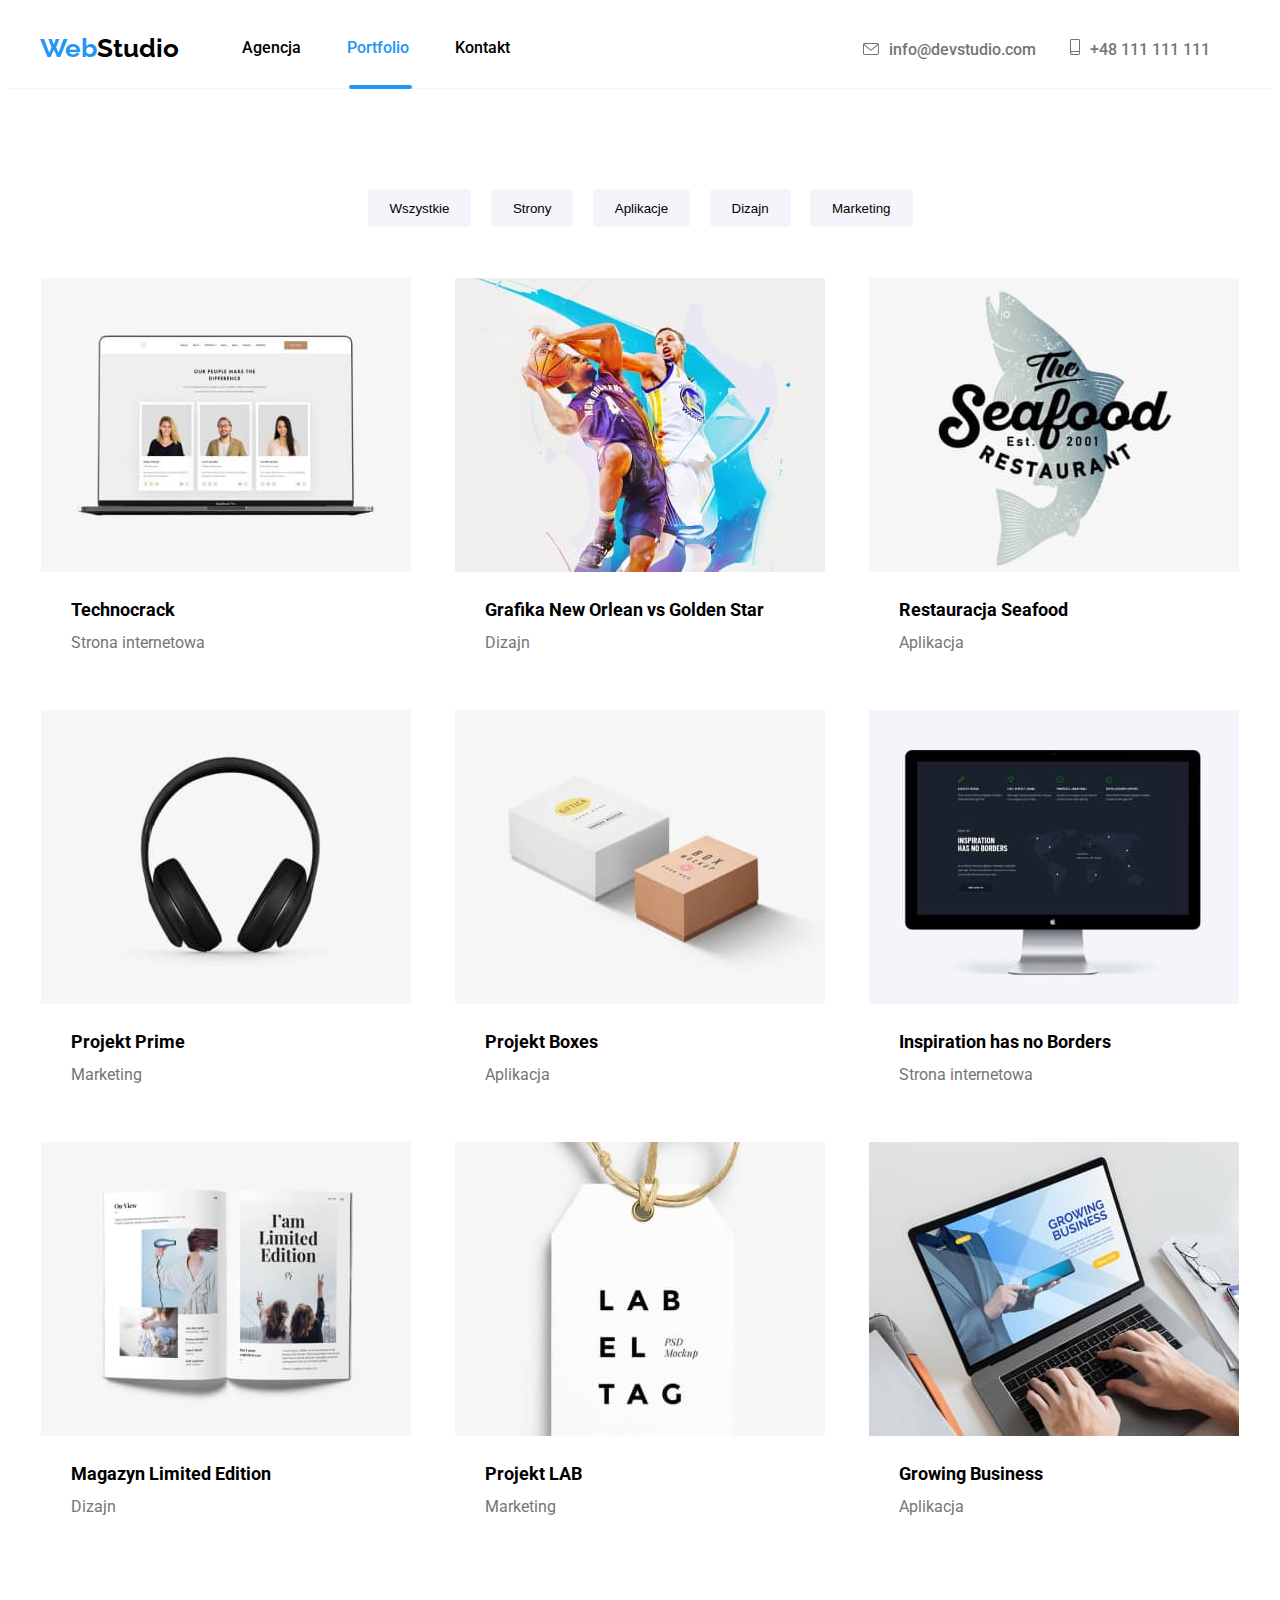
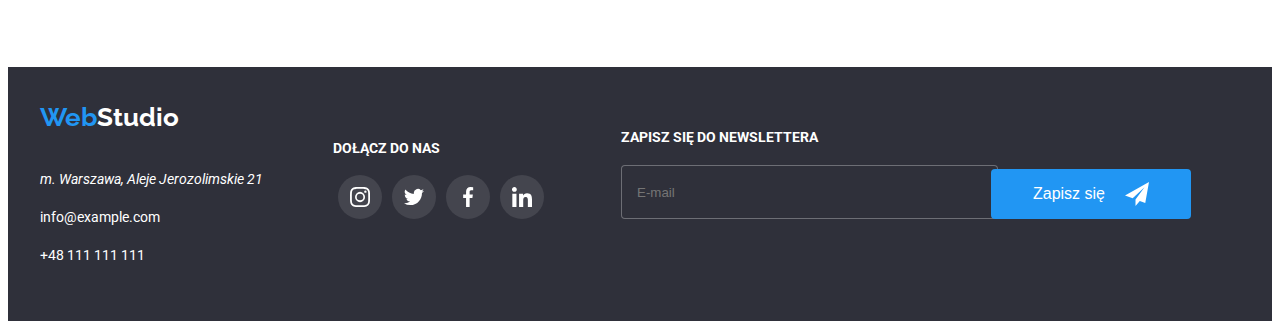
==== portfolio.html @ 0d4470e3 "new" ====
<!DOCTYPE html><!--Format Pliku dla wyszukiwarki-->
<html lang="pl">
    <head>
        <title>Portfolio</title><!--Tytuł Strony-->
        <meta charset="utf-8"/><!--System kodowania-->
        <meta name="description" content="Zadanie domowe"/><!--Opis strony-->
        <meta name="keywords" content="homework, goit, fullstack, developer"/><!--Słowa klucz-->
        <link rel="stylesheet" href="https://cdnjs.cloudflare.com/ajax/libs/modern-normalize/1.1.0/modern-normalize.min.css" integrity="sha512-wpPYUAdjBVSE4KJnH1VR1HeZfpl1ub8YT/NKx4PuQ5NmX2tKuGu6U/JRp5y+Y8XG2tV+wKQpNHVUX03MfMFn9Q==" crossorigin="anonymous" referrerpolicy="no-referrer" />
        <link rel="stylesheet" href="./css/main.min.css"/>
        <link rel="preconnect" href="https://fonts.googleapis.com">
        <link rel="preconnect" href="https://fonts.gstatic.com" crossorigin>
        <link href="https://fonts.googleapis.com/css2?family=Raleway:wght@700&family=Roboto:wght@400;500;700;900&display=swap" rel="stylesheet">
    </head>
    <body> 
        <header><!--Nagłówek-->
            <div class="container header">
                <a class="header__link" href="https://bgal23.github.io/goit-markup-hw-08/"><h4 class="header__logo"><span class="header__blue">Web</span>Studio</h4></a><!--Główny link-->
                <nav><!--Nawigacja do podstron-->
                    <ul class="header__box">
                        <li class="header__item"><a class="header__link" href="https://bgal23.github.io/goit-markup-hw-08/">Agencja</a></li>
                        <li class="header__item header__special"><a class="header__link" href="./portfolio.html">Portfolio</a></li>
                        <li class="header__item"><a class="header__link" href="./kontakt.html">Kontakt</a></li>
                    </ul>
                </nav>
                <div class="header__box--right">
                    <span><a class="header__link2" href="mailto:info@devstudio.com"><svg width="16px" height="12px"><use href="./images/icons.svg#icon-envelope"></use>
                    </svg>info@devstudio.com</a></span><!--Mail-->
                    <span><a class="header__link2" href="tel:+48111111111"><svg width="10px" height="16px"><use href="./images/icons.svg#icon-smartphone"></use></svg>+48 111 111 111</a></span><!--Telefon-->
                </div>
            </div>
        </header>
        <main><!--Główna-->
            <div class="section6">
                <div class="section6__buttons container">
                    <button type="button">Wszystkie</button>
                    <button type="button">Strony</button>
                    <button type="button">Aplikacje</button>
                    <button type="button">Dizajn</button>
                    <button type="button">Marketing</button>
                </div>
                <section class="section6__products">
                    <div>
                        <ul class="section6__box container">
                            <li class="section6__item"><div class="section6__noteBox"><div class="section6__note">Lorem ipsum dolor, sit amet consectetur adipisicing elit. Molestias unde, recusandae sunt tempore repellendus qui ipsa delectus sequi natus soluta. Sunt quod aliquam quas vel distinctio rerum debitis blanditiis praesentium.</div></div><img src="./images/img3.1.jpg" width="370" height="294" alt="laptop"><h4 class="section6__font">Technocrack</h4><p class="section6__font2">Strona internetowa</p></li>
                            <li class="section6__item"><div class="section6__noteBox"><div class="section6__note">Lorem ipsum dolor sit amet, consectetur adipisicing elit. Itaque, cum molestiae? Ea amet, ab perspiciatis quo explicabo veniam laboriosam laborum ut. Non a eos molestias sequi alias doloremque quos ex?</div></div><img src="./images/img3.2.jpg" width="370" height="294" alt="basketball"><h4 class="section6__font">Grafika New Orlean vs Golden Star</h4><p class="section6__font2">Dizajn</p></li>
                            <li class="section6__item"><div class="section6__noteBox"><div class="section6__note">Lorem ipsum dolor sit amet, consectetur adipisicing elit. Esse reiciendis commodi earum dignissimos molestias magnam distinctio dolor beatae non officia, adipisci tempora saepe ullam ex labore repellat maiores laboriosam molestiae.</div></div><img src="./images/img3.3.jpg" width="370" height="294" alt="logo fish"><h4 class="section6__font">Restauracja Seafood</h4><p class="section6__font2">Aplikacja</p></li>
                            <li class="section6__item"><div class="section6__noteBox"><div class="section6__note">Lorem ipsum dolor sit amet consectetur adipisicing elit. Quam officia incidunt maxime non sequi atque voluptatem ipsum? Illum odit provident incidunt ipsa? Ducimus saepe repudiandae voluptatibus, consectetur delectus veritatis. Quidem!</div></div><img src="./images/img3.4.jpg" width="370" height="294" alt="headphones"><h4 class="section6__font">Projekt Prime</h4><p class="section6__font2">Marketing</p></li>
                            <li class="section6__item"><div class="section6__noteBox"><div class="section6__note">Lorem ipsum dolor sit amet, consectetur adipisicing elit. Dolore aut natus dignissimos eius distinctio itaque a quis unde eligendi incidunt quibusdam totam corporis accusamus ipsa odio, quam animi quidem! Quo.</div></div><img src="./images/img3.5.jpg" width="370" height="294" alt="boxes"><h4 class="section6__font">Projekt Boxes</h4><p class="section6__font2">Aplikacja</p></li>
                            <li class="section6__item"><div class="section6__noteBox"><div class="section6__note">Lorem ipsum dolor sit amet consectetur, adipisicing elit. Non tenetur, quia nam dignissimos dolore ducimus velit reiciendis. Laudantium, veritatis saepe amet omnis molestias quibusdam praesentium esse, qui, voluptatibus iure deserunt?</div></div><img src="./images/img3.6.jpg" width="370" height="294" alt="monitor"><h4 class="section6__font">Inspiration has no Borders</h4><p class="section6__font2">Strona internetowa</p></li>
                            <li class="section6__item"><div class="section6__noteBox"><div class="section6__note">Lorem ipsum dolor sit amet, consectetur adipisicing elit. Explicabo delectus nam suscipit nisi illo debitis, ut ratione animi perspiciatis ipsa ab eum libero eaque praesentium ad. Facilis voluptate laudantium tempore?</div></div><img src="./images/img3.7.jpg" width="370" height="294" alt="book"><h4 class="section6__font">Magazyn Limited Edition</h4><p class="section6__font2">Dizajn</p></li>
                            <li class="section6__item"><div class="section6__noteBox"><div class="section6__note">Lorem ipsum dolor sit amet consectetur adipisicing elit. Possimus, saepe temporibus, velit laborum aliquam, adipisci itaque odit eum fugiat expedita amet assumenda omnis nihil harum repellendus facilis eveniet consectetur numquam.</div></div><img src="./images/img3.8.jpg" width="370" height="294" alt="tag"><h4 class="section6__font">Projekt LAB</h4><p class="section6__font2">Marketing</p></li>
                            <li class="section6__item"><div class="section6__noteBox"><div class="section6__note">Lorem ipsum dolor sit amet consectetur, adipisicing elit. Ullam, est possimus. Doloremque dolorum sunt eaque quam maxime enim? Praesentium iusto velit id aut earum fugiat, laborum quibusdam perferendis accusamus voluptas?</div></div><img src="./images/img3.9.jpg" width="370" height="294" alt="laptop"><h4 class="section6__font">Growing Business</h4><p class="section6__font2">Aplikacja</p></li>
                        </ul>
                    </div>
                </section>
            </div>
        </main>
        <footer class="footer"><!--Stopka-->
            <div class="footer__bigBox container">
                <div>
                    <h4 class="footer__logo"><span class="footer__blue">Web</span>Studio</h4>
                    <address><p>m. Warszawa, Aleje Jerozolimskie 21</p></address><!--Adres-->
                    <p>info@example.com</p>
                    <p>+48 111 111 111</p>
                </div>
                <div class="footer__box">
                    <h5 class="footer__font">DOŁĄCZ DO NAS</h5>
                    <ul class="footer__item">
                        <li><svg class="footer__icon" width="44px" height="44px"><use href="./images/icons.svg#icon-instagram"></use></svg></li>
                        <li><svg class="footer__icon" width="44px" height="44px"><use href="./images/icons.svg#icon-twitter"></use></svg></li>
                        <li><svg class="footer__icon" width="44px" height="44px"><use href="./images/icons.svg#icon-facebook"></use></svg></li>
                        <li><svg class="footer__icon" width="44px" height="44px"><use href="./images/icons.svg#icon-linkedin"></use></svg></li>
                    </ul>
                </div>
                <form name="newsletter" class="footer__newsletter">
                    <label>
                        ZAPISZ SIĘ DO NEWSLETTERA
                        <input type="email" name="newsletter" placeholder="E-mail"/>
                    </label>
                    <button type="submit">Zapisz się<svg width="24px" height="24px"><use href="./images/icons.svg#icon-send"></use></svg></button>
                </form>
            </div>
        </footer>
    </body>
</html>
---- css/main.min.css ----
.header__logo,.footer__logo{color:#000;font-family:"Raleway";font-weight:700;font-size:26px;line-height:1.9375rem}.footer__logo{color:#fff}.footer__blue,.header__blue{color:#2196f3}header{background-color:#fff;font-weight:500;color:#000;font-size:16px;border-bottom:1px solid #f5f4fa}.header{display:-webkit-box;display:-ms-flexbox;display:flex;-webkit-box-align:center;-ms-flex-align:center;align-items:center;height:80px}.header__box{display:-webkit-box;display:-ms-flexbox;display:flex;list-style-type:none}.header__item{padding:0 23px 0}.header__box--right{margin-left:auto}.header__link{text-decoration:none;color:#000}.header__link:hover{color:#2196f3}.header__link2{text-decoration:none;color:#757575;margin-right:30px;fill:#757575}.header__link2 svg{margin-right:10px}.header__link2:hover{color:#2196f3;fill:#2196f3}.header__special a{color:#2196f3}.header__special::after{content:"";position:absolute;width:63px;margin-top:45px;margin-left:-60px;height:4px;background-color:#2196f3;border-radius:2px}.section1{background-image:-webkit-gradient(linear, left top, left bottom, from(rgba(47, 48, 58, 0.4)), to(rgba(47, 48, 58, 0.4))),url(../images/background.jpg);background-image:linear-gradient(rgba(47, 48, 58, 0.4), rgba(47, 48, 58, 0.4)),url(../images/background.jpg);background-repeat:no-repeat;background-position:50%;background-size:1600px;color:#fff;font-weight:900;font-size:44px;line-height:4.75rem;display:-webkit-box;display:-ms-flexbox;display:flex;-webkit-box-orient:vertical;-webkit-box-direction:normal;-ms-flex-direction:column;flex-direction:column;-webkit-box-pack:center;-ms-flex-pack:center;justify-content:center;height:600px;margin:auto;text-align:center}.section1__item{max-width:900px;margin:100px auto 0}.section1__btm{cursor:pointer;font-weight:500;font-size:16px;border-radius:4px;border:none;font-family:"Roboto",sans-serif;line-height:1.625rem;background:#2196f3;color:#fff;width:200px;min-height:50px;margin:30px auto 100px}.section2__box{display:-webkit-box;display:-ms-flexbox;display:flex;-webkit-box-pack:justify;-ms-flex-pack:justify;justify-content:space-between;-webkit-box-align:start;-ms-flex-align:start;align-items:flex-start;margin:94px -30px 94px;list-style-type:none;padding:0}.section2__font{color:#000;font-weight:700;text-transform:uppercase;padding:0 30px 0}.section2__item{line-height:1.5rem;padding:0 30px}.section2__icon{width:270px;height:120px;margin-left:25px;background-color:#f5f4fa;border-radius:4px}.section3__bigFont{font-weight:700;font-size:36px;line-height:2.625rem;color:#000;display:-webkit-box;display:-ms-flexbox;display:flex;-webkit-box-pack:center;-ms-flex-pack:center;justify-content:center;-webkit-box-align:center;-ms-flex-align:center;align-items:center;margin:50px}.section3__box{display:-webkit-box;display:-ms-flexbox;display:flex;-webkit-box-pack:justify;-ms-flex-pack:justify;justify-content:space-between;list-style-type:none;padding:0}.section3__item{padding:0}.section3__label{position:relative;display:-webkit-box;display:-ms-flexbox;display:flex;-webkit-box-pack:center;-ms-flex-pack:center;justify-content:center;-webkit-box-align:center;-ms-flex-align:center;align-items:center;text-transform:uppercase;font-weight:700;line-height:16px;letter-spacing:.05em;background-color:rgba(47,48,58,.8);width:370px;height:70px;top:-73px;color:#fff}.section4{background:#f5f4fa;font-weight:500;font-size:16px;line-height:1.1875rem}.section4__bigFont{font-weight:700;font-size:36px;line-height:2.625rem;color:#000;display:-webkit-box;display:-ms-flexbox;display:flex;-webkit-box-pack:center;-ms-flex-pack:center;justify-content:center;-webkit-box-align:center;-ms-flex-align:center;align-items:center;margin-top:94px}.section4__font{font-weight:500;color:#000}.section4__boxTop{display:-webkit-box;display:-ms-flexbox;display:flex;-webkit-box-orient:vertical;-webkit-box-direction:normal;-ms-flex-direction:column;flex-direction:column;margin-top:94px;padding-bottom:94px}.section4__boxBottom{display:-webkit-box;display:-ms-flexbox;display:flex;-webkit-box-pack:justify;-ms-flex-pack:justify;justify-content:space-between;padding:0}.section4__item{padding:0;display:-webkit-box;display:-ms-flexbox;display:flex;-webkit-box-orient:vertical;-webkit-box-direction:normal;-ms-flex-direction:column;flex-direction:column;-webkit-box-align:center;-ms-flex-align:center;align-items:center;background-color:#fff;-webkit-box-shadow:0px 1px 3px rgba(0,0,0,.12),0px 1px 1px rgba(0,0,0,.14),0px 2px 1px rgba(0,0,0,.2);box-shadow:0px 1px 3px rgba(0,0,0,.12),0px 1px 1px rgba(0,0,0,.14),0px 2px 1px rgba(0,0,0,.2);border-radius:0px 0px 4px 4px}.section4__icon{margin:16px 5px 30px;background-color:rgba(0,0,0,0);fill:#afb1b8;cursor:pointer}.section4__icon:hover{background-color:#2196f3;fill:#fff;border-radius:22px}.section5__bigFont{font-weight:700;font-size:36px;line-height:2.625rem;color:#000;display:-webkit-box;display:-ms-flexbox;display:flex;-webkit-box-pack:center;-ms-flex-pack:center;justify-content:center;-webkit-box-align:center;-ms-flex-align:center;align-items:center;margin-top:94px}.section5__box{list-style-type:none;display:-webkit-box;display:-ms-flexbox;display:flex;-webkit-box-pack:justify;-ms-flex-pack:justify;justify-content:space-between;padding:0;margin-bottom:94px}.section5__icon{border:1px solid #afb1b8;fill:#afb1b8;border-radius:4px;cursor:pointer}.section5__icon:hover{border:1px solid #2196f3;fill:#2196f3}.section6{font-size:16px;line-height:1.875rem}.section6__font{font-weight:700;font-size:18px;line-height:2.25rem;color:#000;margin:20px 0 0 30px}.section6__font2{margin-left:30px;margin:0 0 20px 30px}.section6{display:-webkit-box;display:-ms-flexbox;display:flex;-webkit-box-orient:vertical;-webkit-box-direction:normal;-ms-flex-direction:column;flex-direction:column;padding:100px 0 0}.section6__buttons{max-width:545px;display:-webkit-box;display:-ms-flexbox;display:flex;-webkit-box-pack:justify;-ms-flex-pack:justify;justify-content:space-between;height:38px}.section6__buttons button{padding:0 22px 0;background-color:#f5f4fa;color:#000;border:none;border-radius:4px;cursor:pointer}.section6__buttons button:hover{background-color:#2196f3;color:#fff;-webkit-box-shadow:0px 3px 1px rgba(0,0,0,.1),0px 1px 2px rgba(0,0,0,.08),0px 2px 2px rgba(0,0,0,.12);box-shadow:0px 3px 1px rgba(0,0,0,.1),0px 1px 2px rgba(0,0,0,.08),0px 2px 2px rgba(0,0,0,.12)}.section6__buttons button:focus{-webkit-box-shadow:inset 1px 1px 5px rgba(0,0,0,.1),1px 1px 5px rgba(0,0,0,.1),0 0 0 rgba(0,0,0,.12);box-shadow:inset 1px 1px 5px rgba(0,0,0,.1),1px 1px 5px rgba(0,0,0,.1),0 0 0 rgba(0,0,0,.12)}.section6__products{margin:50px auto 94px}.section6__box{display:-webkit-box;display:-ms-flexbox;display:flex;-webkit-box-pack:justify;-ms-flex-pack:justify;justify-content:space-between;-ms-flex-wrap:wrap;flex-wrap:wrap;list-style-type:none;padding:0}.section6__item{padding:0;border:1px solid #fff;display:-webkit-box;display:-ms-flexbox;display:flex;-webkit-box-orient:vertical;-webkit-box-direction:normal;-ms-flex-direction:column;flex-direction:column;margin-bottom:30px;-webkit-box-align:start;-ms-flex-align:start;align-items:flex-start;cursor:pointer}.section6__item:hover{-webkit-box-shadow:0px 1px 1px rgba(0,0,0,.12),0px 4px 4px rgba(0,0,0,.06),1px 4px 6px rgba(0,0,0,.16);box-shadow:0px 1px 1px rgba(0,0,0,.12),0px 4px 4px rgba(0,0,0,.06),1px 4px 6px rgba(0,0,0,.16)}.section6__item:hover .section6__note{-webkit-transform:translateY(0);transform:translateY(0)}.section6__noteBox{position:absolute;width:370px;height:294px;overflow:hidden}.section6__note{position:absolute;width:370px;height:294px;background-color:#2196f3;border-radius:3px;opacity:.9;-webkit-transform:translateY(100%);transform:translateY(100%);-webkit-transition:.25s cubic-bezier(0.4, 0, 0.2, 1);transition:.25s cubic-bezier(0.4, 0, 0.2, 1);color:#fff;font-size:18px;font-weight:400;padding:23px 45px 45px 23px;font-family:"Roboto",sans-serif}.footer{background:#2f303a;color:#fff;line-height:1.5rem;display:-webkit-box;display:-ms-flexbox;display:flex;-webkit-box-orient:vertical;-webkit-box-direction:normal;-ms-flex-direction:column;flex-direction:column}.footer__bigBox{display:-webkit-box;display:-ms-flexbox;display:flex;-webkit-box-pack:start;-ms-flex-pack:start;justify-content:flex-start;padding-bottom:40px}.footer__font{font-weight:700;font-size:14px;line-height:16px;margin-bottom:5px}.footer__box{display:-webkit-box;display:-ms-flexbox;display:flex;-webkit-box-orient:vertical;-webkit-box-direction:normal;-ms-flex-direction:column;flex-direction:column;margin:50px 0 0 70px}.footer__item{list-style-type:none;display:-webkit-box;display:-ms-flexbox;display:flex;padding:0}.footer__icon{fill:#fff;background-color:rgba(255,255,255,.1);border-radius:22px;margin:0 5px 0;cursor:pointer}.footer__icon:hover{fill:#fff;background-color:#2196f3;border-radius:22px}.footer__newsletter{display:-webkit-box;display:-ms-flexbox;display:flex;width:100;height:86px;margin:66px 0 0 72px;font-weight:700;line-height:16px;-webkit-box-align:end;-ms-flex-align:end;align-items:flex-end}.footer__newsletter label{display:-webkit-box;display:-ms-flexbox;display:flex;-webkit-box-orient:vertical;-webkit-box-direction:normal;-ms-flex-direction:column;flex-direction:column;width:358px}.footer__newsletter button{font-size:16px;width:200px;height:50px;margin-left:12px;background-color:#2196f3;color:#fff;border-radius:4px;display:-webkit-box;display:-ms-flexbox;display:flex;-webkit-box-pack:center;-ms-flex-pack:center;justify-content:center;-webkit-box-align:center;-ms-flex-align:center;align-items:center;border:none;cursor:pointer}.footer__newsletter button svg{fill:#fff;margin-left:20px}.footer__newsletter input{width:100%;height:50px;background-color:#2f303a;border:1px solid rgba(255,255,255,.3);border-radius:4px;padding-left:15px;margin-top:20px}.footer__newsletter input:focus{background-color:#fff}.backdrop{position:fixed;height:100%;width:100%;top:0%;right:0%;-webkit-animation:backdropOpen 1s forwards 1 ease-in-out;animation:backdropOpen 1s forwards 1 ease-in-out}.modal{position:fixed;height:581px;width:528px;top:50%;margin-top:-290.5px;margin-right:-264px;right:50%;background-color:#fff;-webkit-box-shadow:0px 1px 3px rgba(0,0,0,.12),0px 1px 1px rgba(0,0,0,.14),0px 2px 1px rgba(0,0,0,.2);box-shadow:0px 1px 3px rgba(0,0,0,.12),0px 1px 1px rgba(0,0,0,.14),0px 2px 1px rgba(0,0,0,.2);border-radius:4px;-webkit-animation:modalOpen 1s forwards 1 ease-in-out;animation:modalOpen 1s forwards 1 ease-in-out}.modal__btm{position:relative;right:-93%;bottom:92%;width:30px;height:30px;border:none;border-radius:15px;cursor:pointer}.modal__btm:hover{background-color:#2196f3;color:#fff}.is-hidden{opacity:0;visibility:hidden;pointer-events:none}@-webkit-keyframes backdropOpen{0%{background-color:rgba(0,0,0,0)}100%{background-color:rgba(0,0,0,.4)}}@keyframes backdropOpen{0%{background-color:rgba(0,0,0,0)}100%{background-color:rgba(0,0,0,.4)}}@-webkit-keyframes modalOpen{0%{-webkit-transform:scale(0);transform:scale(0);background-color:rgba(0,0,0,0)}100%{-webkit-transform:scale(1);transform:scale(1)}}@keyframes modalOpen{0%{-webkit-transform:scale(0);transform:scale(0);background-color:rgba(0,0,0,0)}100%{-webkit-transform:scale(1);transform:scale(1)}}.modal__form{display:-webkit-box;display:-ms-flexbox;display:flex;-webkit-box-pack:center;-ms-flex-pack:center;justify-content:center;-webkit-box-align:center;-ms-flex-align:center;align-items:center;margin:auto;-webkit-box-orient:vertical;-webkit-box-direction:normal;-ms-flex-direction:column;flex-direction:column;width:448px}.modal__form h4{font-weight:700;font-size:20px;line-height:23px;color:#000;margin-top:40px}.modal__form a{color:#2196f3;text-decoration:underline;cursor:pointer}.modal label:nth-child(-n+5){font-size:12px}.modal input{width:448px;height:40px;margin-bottom:10px;padding-left:30px}.modal textarea{width:448px;height:120px;resize:none;margin-bottom:20px;padding:12px 16px 12px 16px}.modal__icon svg{position:absolute;left:50px;margin-top:30px}.modal__icon:focus,.modal__icon:hover{fill:#2196f3}.modal__border:focus,.modal__border:hover{border:1px solid #2196f3;border-radius:4px}.modal__submit{width:200px;height:50px;background-color:#2196f3;color:#fff;margin-top:30px;border:none;border-radius:4px;font-size:16px}.modal__submit:hover{cursor:pointer;-webkit-box-shadow:0px 1px 3px rgba(0,0,0,.12),0px 1px 1px rgba(0,0,0,.14),0px 2px 1px rgba(0,0,0,.2);box-shadow:0px 1px 3px rgba(0,0,0,.12),0px 1px 1px rgba(0,0,0,.14),0px 2px 1px rgba(0,0,0,.2)}.modal__checkbox input{position:absolute;opacity:0;cursor:pointer;height:0;width:0}.modal__checkmark{position:absolute;top:77%;left:10%;height:16px;width:16px;background-color:#fff;border:2px solid #212121;border-radius:2px}.modal__checkbox input:hover~.modal__checkmark{background-color:#fff;cursor:pointer}.modal__checkbox input:checked~.modal__checkmark{background-color:#2196f3;border:none}.modal__checkmark:after{content:"";position:absolute;display:none}.modal__checkbox input:checked~.modal__checkmark:after{display:block}.modal__checkmark:after{left:5px;top:2px;width:5px;height:10px;border:solid #fff;border-width:0 2px 2px 0;-webkit-transform:rotate(45deg);transform:rotate(45deg)}body{color:#757575;font-family:"Roboto",sans-serif;font-size:14px;font-weight:400;line-height:16px}.container{width:1200px;margin:0 auto}/*# sourceMappingURL=main.min.css.map */
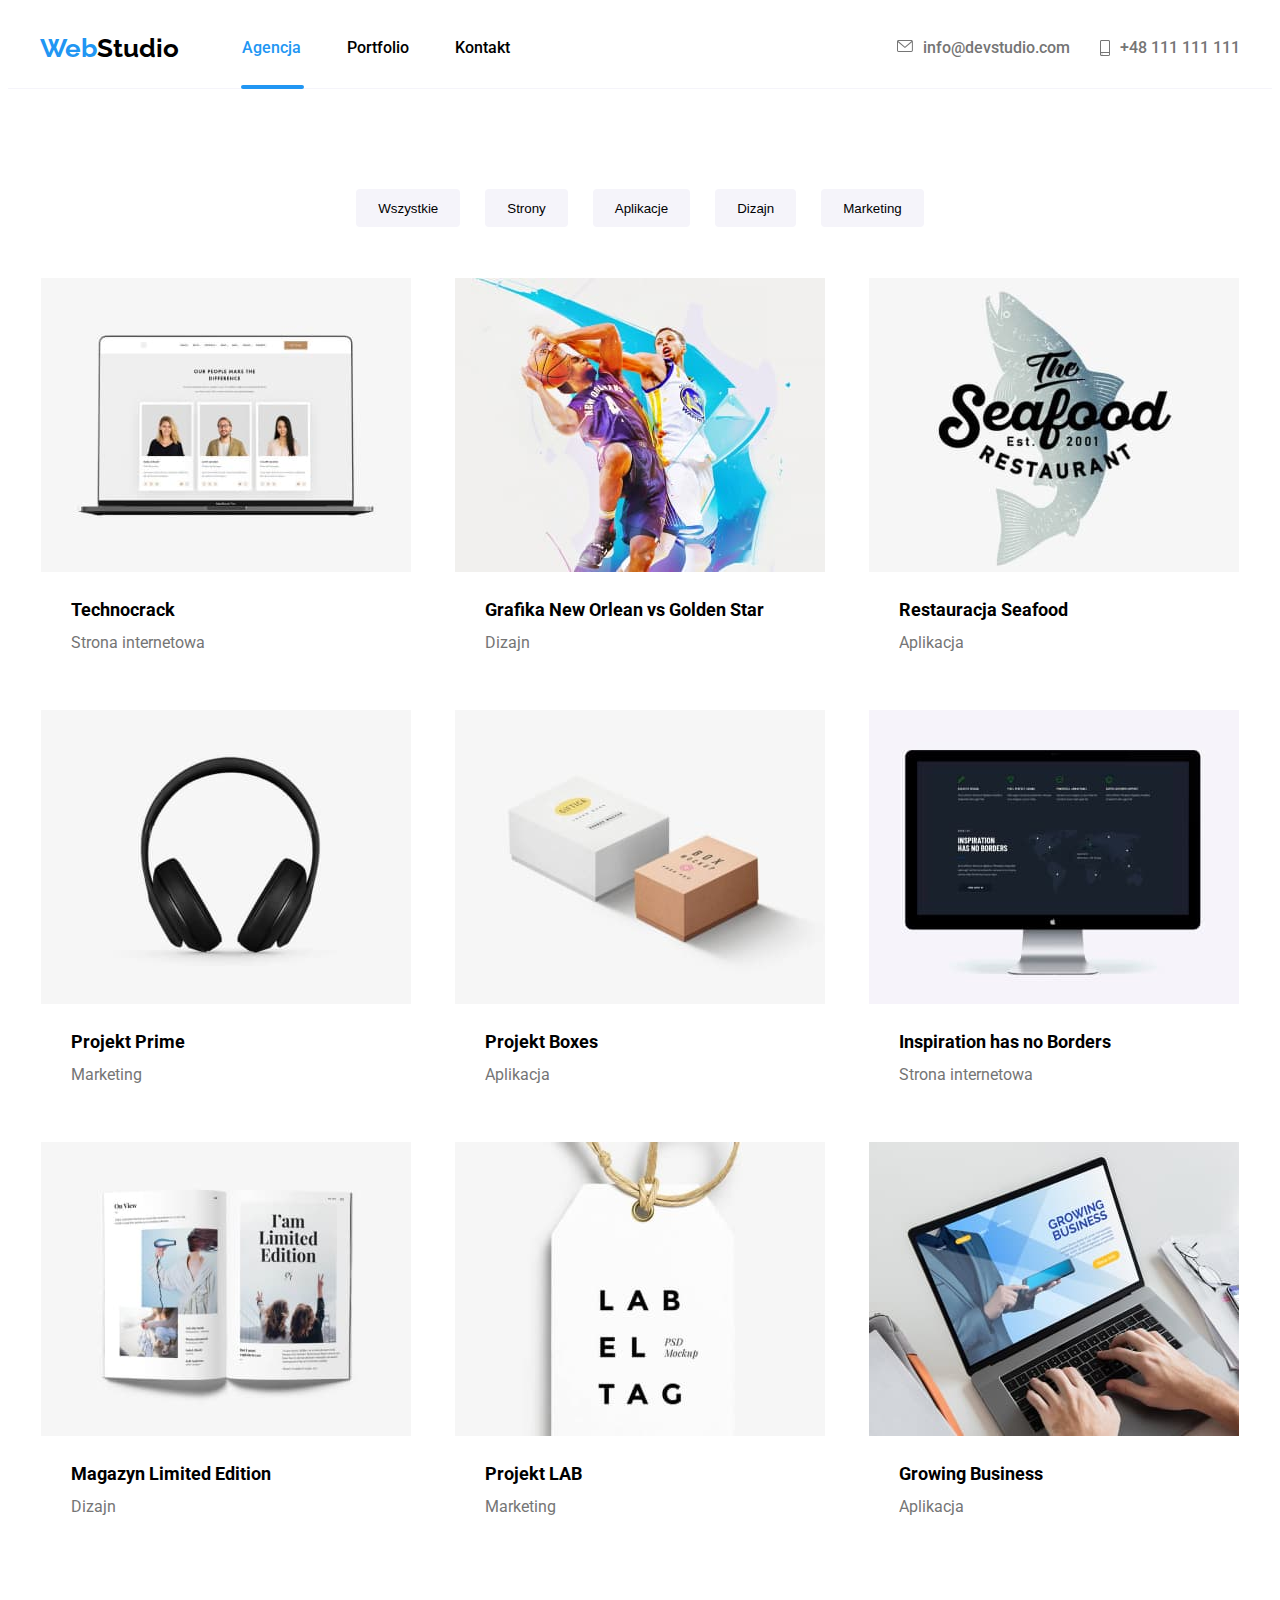
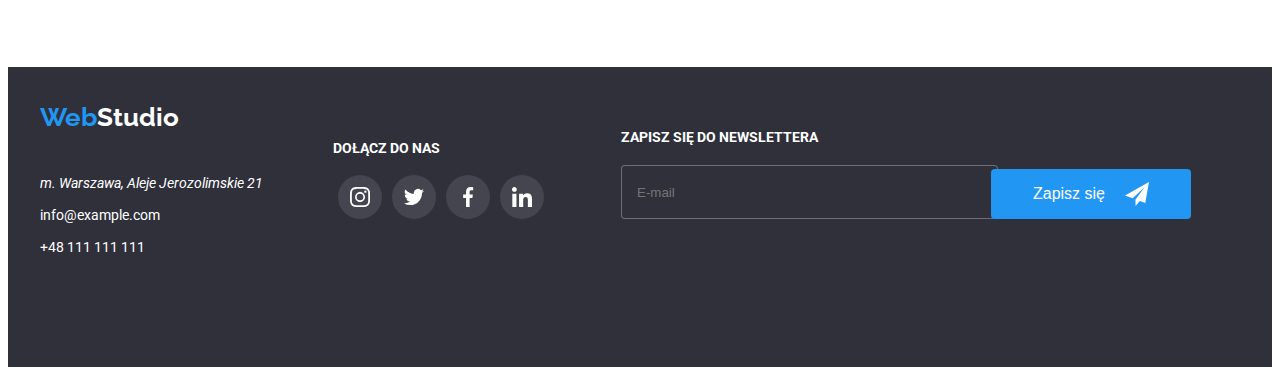
==== commit 0364842b: "last corect" ====
--- a/portfolio.html
+++ b/portfolio.html
@@ -1,34 +1,49 @@
 <!DOCTYPE html><!--Format Pliku dla wyszukiwarki-->
 <html lang="pl">
-    <head>
-        <title>Portfolio</title><!--Tytuł Strony-->
-        <meta charset="utf-8"/><!--System kodowania-->
-        <meta name="description" content="Zadanie domowe"/><!--Opis strony-->
-        <meta name="keywords" content="homework, goit, fullstack, developer"/><!--Słowa klucz-->
-        <link rel="stylesheet" href="https://cdnjs.cloudflare.com/ajax/libs/modern-normalize/1.1.0/modern-normalize.min.css" integrity="sha512-wpPYUAdjBVSE4KJnH1VR1HeZfpl1ub8YT/NKx4PuQ5NmX2tKuGu6U/JRp5y+Y8XG2tV+wKQpNHVUX03MfMFn9Q==" crossorigin="anonymous" referrerpolicy="no-referrer" />
-        <link rel="stylesheet" href="./css/main.min.css"/>
-        <link rel="preconnect" href="https://fonts.googleapis.com">
-        <link rel="preconnect" href="https://fonts.gstatic.com" crossorigin>
-        <link href="https://fonts.googleapis.com/css2?family=Raleway:wght@700&family=Roboto:wght@400;500;700;900&display=swap" rel="stylesheet">
-    </head>
-    <body> 
-        <header><!--Nagłówek-->
-            <div class="container header">
-                <a class="header__link" href="https://bgal23.github.io/goit-markup-hw-08/"><h4 class="header__logo"><span class="header__blue">Web</span>Studio</h4></a><!--Główny link-->
-                <nav><!--Nawigacja do podstron-->
-                    <ul class="header__box">
-                        <li class="header__item"><a class="header__link" href="https://bgal23.github.io/goit-markup-hw-08/">Agencja</a></li>
-                        <li class="header__item header__special"><a class="header__link" href="./portfolio.html">Portfolio</a></li>
-                        <li class="header__item"><a class="header__link" href="./kontakt.html">Kontakt</a></li>
-                    </ul>
-                </nav>
-                <div class="header__box--right">
-                    <span><a class="header__link2" href="mailto:info@devstudio.com"><svg width="16px" height="12px"><use href="./images/icons.svg#icon-envelope"></use>
-                    </svg>info@devstudio.com</a></span><!--Mail-->
-                    <span><a class="header__link2" href="tel:+48111111111"><svg width="10px" height="16px"><use href="./images/icons.svg#icon-smartphone"></use></svg>+48 111 111 111</a></span><!--Telefon-->
-                </div>
+<head>
+    <title>Studio</title><!--Tytuł Strony-->
+    <meta charset="utf-8" /><!--System kodowania-->
+    <meta name="description" content="Zadanie domowe" /><!--Opis strony-->
+    <meta name="keywords" content="homework, goit, fullstack, developer" /><!--Słowa klucz-->
+    <meta name="viewport" content="width=device-width, initial-scale=1.0" />
+    <link rel="stylesheet" href="https://cdnjs.cloudflare.com/ajax/libs/modern-normalize/1.1.0/modern-normalize.min.css"
+        integrity="sha512-wpPYUAdjBVSE4KJnH1VR1HeZfpl1ub8YT/NKx4PuQ5NmX2tKuGu6U/JRp5y+Y8XG2tV+wKQpNHVUX03MfMFn9Q=="
+        crossorigin="anonymous" referrerpolicy="no-referrer" />
+    <link rel="stylesheet" href="./css/main.min.css" />
+    <link rel="preconnect" href="https://fonts.googleapis.com">
+    <link rel="preconnect" href="https://fonts.gstatic.com" crossorigin>
+    <link
+        href="https://fonts.googleapis.com/css2?family=Raleway:wght@700&family=Roboto:wght@400;500;700;900&display=swap"
+        rel="stylesheet">
+</head>
+<body>
+    <header><!--Nagłówek-->
+        <div class="container header">
+            <a class="header__link" href="https://bgal23.github.io/goit-markup-hw-08/">
+                <h4 class="header__logo"><span class="header__blue">Web</span>Studio</h4>
+            </a><!--Główny link-->
+            <button class="header__menu js-open-menu" aria-expanded="false" aria-controls="mobile-menu"
+                type="button"><svg width="24px" height="16px">
+                    <use href="./images/icons2.svg#icon-menu"></use>
+                </svg></button>
+            <nav><!--Nawigacja do podstron-->
+                <ul class="header__box">
+                    <li class="header__item header__special"><a class="header__link"
+                            href="https://bgal23.github.io/goit-markup-hw-08/">Agencja</a></li>
+                    <li class="header__item"><a class="header__link" href="./portfolio.html">Portfolio</a></li>
+                    <li class="header__item"><a class="header__link" href="./kontakt.html">Kontakt</a></li>
+                </ul>
+            </nav>
+            <div class="header__box--right">
+                <span><a class="header__link2" href="mailto:info@devstudio.com"><svg width="16px" height="12px">
+                            <use href="./images/icons.svg#icon-envelope"></use>
+                        </svg>info@devstudio.com</a></span><!--Mail-->
+                <span><a class="header__link2" href="tel:+48111111111"><svg width="10px" height="16px">
+                            <use href="./images/icons.svg#icon-smartphone"></use>
+                        </svg>+48 111 111 111</a></span><!--Telefon-->
             </div>
-        </header>
+        </div>
+    </header>
         <main><!--Główna-->
             <div class="section6">
                 <div class="section6__buttons container">
@@ -57,29 +72,68 @@
         </main>
         <footer class="footer"><!--Stopka-->
             <div class="footer__bigBox container">
-                <div>
+                <div class="footer__box1">
                     <h4 class="footer__logo"><span class="footer__blue">Web</span>Studio</h4>
-                    <address><p>m. Warszawa, Aleje Jerozolimskie 21</p></address><!--Adres-->
+                    <address>
+                        <p>m. Warszawa, Aleje Jerozolimskie 21</p>
+                    </address><!--Adres-->
                     <p>info@example.com</p>
                     <p>+48 111 111 111</p>
                 </div>
                 <div class="footer__box">
                     <h5 class="footer__font">DOŁĄCZ DO NAS</h5>
                     <ul class="footer__item">
-                        <li><svg class="footer__icon" width="44px" height="44px"><use href="./images/icons.svg#icon-instagram"></use></svg></li>
-                        <li><svg class="footer__icon" width="44px" height="44px"><use href="./images/icons.svg#icon-twitter"></use></svg></li>
-                        <li><svg class="footer__icon" width="44px" height="44px"><use href="./images/icons.svg#icon-facebook"></use></svg></li>
-                        <li><svg class="footer__icon" width="44px" height="44px"><use href="./images/icons.svg#icon-linkedin"></use></svg></li>
+                        <li><svg class="footer__icon" width="44px" height="44px">
+                                <use href="./images/icons.svg#icon-instagram"></use>
+                            </svg></li>
+                        <li><svg class="footer__icon" width="44px" height="44px">
+                                <use href="./images/icons.svg#icon-twitter"></use>
+                            </svg></li>
+                        <li><svg class="footer__icon" width="44px" height="44px">
+                                <use href="./images/icons.svg#icon-facebook"></use>
+                            </svg></li>
+                        <li><svg class="footer__icon" width="44px" height="44px">
+                                <use href="./images/icons.svg#icon-linkedin"></use>
+                            </svg></li>
                     </ul>
                 </div>
                 <form name="newsletter" class="footer__newsletter">
                     <label>
                         ZAPISZ SIĘ DO NEWSLETTERA
-                        <input type="email" name="newsletter" placeholder="E-mail"/>
+                        <input type="email" name="newsletter" placeholder="E-mail" />
                     </label>
-                    <button type="submit">Zapisz się<svg width="24px" height="24px"><use href="./images/icons.svg#icon-send"></use></svg></button>
+                    <button type="submit">Zapisz się<svg width="24px" height="24px">
+                            <use href="./images/icons.svg#icon-send"></use>
+                        </svg></button>
                 </form>
             </div>
         </footer>
+        <div class="container">
+            <div class="mobile__menu js-menu-container" id="mobile-menu">
+                <button class="mobile__button js-close-menu"><svg width="19px" height="19px"><use href="./images/icons2.svg#icon-close"></use></svg></button>
+                <div class="mobile__box">
+                    <nav>
+                        <ul>
+                            <li><a href="https://bgal23.github.io/goit-markup-hw-08/">Agencja</a></li>
+                            <li><a href="./portfolio.html">Portfolio</a></li>
+                            <li><a href="./kontakty.html">Kontakt</a></li>
+                        </ul>
+                    </nav>
+                </div>
+                <div>
+                    <div class="mobile__box">
+                        <a class="mobile__box--link" href="tel:+48111111111">+48 111 111 111</a>
+                        <a class="mobile__box--link" href="mailto:info@devstudio.com">info@example.com</a>
+                    </div>
+                    <div class="mobile__box2">
+                        <a href="https://www.instagram.com/">Instagram</a>
+                        <a href="https://twitter.com/">Twitter</a>
+                        <a href="https://facebook.com/">Facebook</a>
+                        <a href="https://linkedin.com/">LinkediIn</a>
+                    </div>
+                </div>
+            </div>
+        </div>
+        <script src="./js/mobile-menu.js"></script>
     </body>
 </html>--- a/css/main.min.css
+++ b/css/main.min.css
@@ -1 +1 @@
-.header__logo,.footer__logo{color:#000;font-family:"Raleway";font-weight:700;font-size:26px;line-height:1.9375rem}.footer__logo{color:#fff}.footer__blue,.header__blue{color:#2196f3}header{background-color:#fff;font-weight:500;color:#000;font-size:16px;border-bottom:1px solid #f5f4fa}.header{display:-webkit-box;display:-ms-flexbox;display:flex;-webkit-box-align:center;-ms-flex-align:center;align-items:center;height:80px}.header__box{display:-webkit-box;display:-ms-flexbox;display:flex;list-style-type:none}.header__item{padding:0 23px 0}.header__box--right{margin-left:auto}.header__link{text-decoration:none;color:#000}.header__link:hover{color:#2196f3}.header__link2{text-decoration:none;color:#757575;margin-right:30px;fill:#757575}.header__link2 svg{margin-right:10px}.header__link2:hover{color:#2196f3;fill:#2196f3}.header__special a{color:#2196f3}.header__special::after{content:"";position:absolute;width:63px;margin-top:45px;margin-left:-60px;height:4px;background-color:#2196f3;border-radius:2px}.section1{background-image:-webkit-gradient(linear, left top, left bottom, from(rgba(47, 48, 58, 0.4)), to(rgba(47, 48, 58, 0.4))),url(../images/background.jpg);background-image:linear-gradient(rgba(47, 48, 58, 0.4), rgba(47, 48, 58, 0.4)),url(../images/background.jpg);background-repeat:no-repeat;background-position:50%;background-size:1600px;color:#fff;font-weight:900;font-size:44px;line-height:4.75rem;display:-webkit-box;display:-ms-flexbox;display:flex;-webkit-box-orient:vertical;-webkit-box-direction:normal;-ms-flex-direction:column;flex-direction:column;-webkit-box-pack:center;-ms-flex-pack:center;justify-content:center;height:600px;margin:auto;text-align:center}.section1__item{max-width:900px;margin:100px auto 0}.section1__btm{cursor:pointer;font-weight:500;font-size:16px;border-radius:4px;border:none;font-family:"Roboto",sans-serif;line-height:1.625rem;background:#2196f3;color:#fff;width:200px;min-height:50px;margin:30px auto 100px}.section2__box{display:-webkit-box;display:-ms-flexbox;display:flex;-webkit-box-pack:justify;-ms-flex-pack:justify;justify-content:space-between;-webkit-box-align:start;-ms-flex-align:start;align-items:flex-start;margin:94px -30px 94px;list-style-type:none;padding:0}.section2__font{color:#000;font-weight:700;text-transform:uppercase;padding:0 30px 0}.section2__item{line-height:1.5rem;padding:0 30px}.section2__icon{width:270px;height:120px;margin-left:25px;background-color:#f5f4fa;border-radius:4px}.section3__bigFont{font-weight:700;font-size:36px;line-height:2.625rem;color:#000;display:-webkit-box;display:-ms-flexbox;display:flex;-webkit-box-pack:center;-ms-flex-pack:center;justify-content:center;-webkit-box-align:center;-ms-flex-align:center;align-items:center;margin:50px}.section3__box{display:-webkit-box;display:-ms-flexbox;display:flex;-webkit-box-pack:justify;-ms-flex-pack:justify;justify-content:space-between;list-style-type:none;padding:0}.section3__item{padding:0}.section3__label{position:relative;display:-webkit-box;display:-ms-flexbox;display:flex;-webkit-box-pack:center;-ms-flex-pack:center;justify-content:center;-webkit-box-align:center;-ms-flex-align:center;align-items:center;text-transform:uppercase;font-weight:700;line-height:16px;letter-spacing:.05em;background-color:rgba(47,48,58,.8);width:370px;height:70px;top:-73px;color:#fff}.section4{background:#f5f4fa;font-weight:500;font-size:16px;line-height:1.1875rem}.section4__bigFont{font-weight:700;font-size:36px;line-height:2.625rem;color:#000;display:-webkit-box;display:-ms-flexbox;display:flex;-webkit-box-pack:center;-ms-flex-pack:center;justify-content:center;-webkit-box-align:center;-ms-flex-align:center;align-items:center;margin-top:94px}.section4__font{font-weight:500;color:#000}.section4__boxTop{display:-webkit-box;display:-ms-flexbox;display:flex;-webkit-box-orient:vertical;-webkit-box-direction:normal;-ms-flex-direction:column;flex-direction:column;margin-top:94px;padding-bottom:94px}.section4__boxBottom{display:-webkit-box;display:-ms-flexbox;display:flex;-webkit-box-pack:justify;-ms-flex-pack:justify;justify-content:space-between;padding:0}.section4__item{padding:0;display:-webkit-box;display:-ms-flexbox;display:flex;-webkit-box-orient:vertical;-webkit-box-direction:normal;-ms-flex-direction:column;flex-direction:column;-webkit-box-align:center;-ms-flex-align:center;align-items:center;background-color:#fff;-webkit-box-shadow:0px 1px 3px rgba(0,0,0,.12),0px 1px 1px rgba(0,0,0,.14),0px 2px 1px rgba(0,0,0,.2);box-shadow:0px 1px 3px rgba(0,0,0,.12),0px 1px 1px rgba(0,0,0,.14),0px 2px 1px rgba(0,0,0,.2);border-radius:0px 0px 4px 4px}.section4__icon{margin:16px 5px 30px;background-color:rgba(0,0,0,0);fill:#afb1b8;cursor:pointer}.section4__icon:hover{background-color:#2196f3;fill:#fff;border-radius:22px}.section5__bigFont{font-weight:700;font-size:36px;line-height:2.625rem;color:#000;display:-webkit-box;display:-ms-flexbox;display:flex;-webkit-box-pack:center;-ms-flex-pack:center;justify-content:center;-webkit-box-align:center;-ms-flex-align:center;align-items:center;margin-top:94px}.section5__box{list-style-type:none;display:-webkit-box;display:-ms-flexbox;display:flex;-webkit-box-pack:justify;-ms-flex-pack:justify;justify-content:space-between;padding:0;margin-bottom:94px}.section5__icon{border:1px solid #afb1b8;fill:#afb1b8;border-radius:4px;cursor:pointer}.section5__icon:hover{border:1px solid #2196f3;fill:#2196f3}.section6{font-size:16px;line-height:1.875rem}.section6__font{font-weight:700;font-size:18px;line-height:2.25rem;color:#000;margin:20px 0 0 30px}.section6__font2{margin-left:30px;margin:0 0 20px 30px}.section6{display:-webkit-box;display:-ms-flexbox;display:flex;-webkit-box-orient:vertical;-webkit-box-direction:normal;-ms-flex-direction:column;flex-direction:column;padding:100px 0 0}.section6__buttons{max-width:545px;display:-webkit-box;display:-ms-flexbox;display:flex;-webkit-box-pack:justify;-ms-flex-pack:justify;justify-content:space-between;height:38px}.section6__buttons button{padding:0 22px 0;background-color:#f5f4fa;color:#000;border:none;border-radius:4px;cursor:pointer}.section6__buttons button:hover{background-color:#2196f3;color:#fff;-webkit-box-shadow:0px 3px 1px rgba(0,0,0,.1),0px 1px 2px rgba(0,0,0,.08),0px 2px 2px rgba(0,0,0,.12);box-shadow:0px 3px 1px rgba(0,0,0,.1),0px 1px 2px rgba(0,0,0,.08),0px 2px 2px rgba(0,0,0,.12)}.section6__buttons button:focus{-webkit-box-shadow:inset 1px 1px 5px rgba(0,0,0,.1),1px 1px 5px rgba(0,0,0,.1),0 0 0 rgba(0,0,0,.12);box-shadow:inset 1px 1px 5px rgba(0,0,0,.1),1px 1px 5px rgba(0,0,0,.1),0 0 0 rgba(0,0,0,.12)}.section6__products{margin:50px auto 94px}.section6__box{display:-webkit-box;display:-ms-flexbox;display:flex;-webkit-box-pack:justify;-ms-flex-pack:justify;justify-content:space-between;-ms-flex-wrap:wrap;flex-wrap:wrap;list-style-type:none;padding:0}.section6__item{padding:0;border:1px solid #fff;display:-webkit-box;display:-ms-flexbox;display:flex;-webkit-box-orient:vertical;-webkit-box-direction:normal;-ms-flex-direction:column;flex-direction:column;margin-bottom:30px;-webkit-box-align:start;-ms-flex-align:start;align-items:flex-start;cursor:pointer}.section6__item:hover{-webkit-box-shadow:0px 1px 1px rgba(0,0,0,.12),0px 4px 4px rgba(0,0,0,.06),1px 4px 6px rgba(0,0,0,.16);box-shadow:0px 1px 1px rgba(0,0,0,.12),0px 4px 4px rgba(0,0,0,.06),1px 4px 6px rgba(0,0,0,.16)}.section6__item:hover .section6__note{-webkit-transform:translateY(0);transform:translateY(0)}.section6__noteBox{position:absolute;width:370px;height:294px;overflow:hidden}.section6__note{position:absolute;width:370px;height:294px;background-color:#2196f3;border-radius:3px;opacity:.9;-webkit-transform:translateY(100%);transform:translateY(100%);-webkit-transition:.25s cubic-bezier(0.4, 0, 0.2, 1);transition:.25s cubic-bezier(0.4, 0, 0.2, 1);color:#fff;font-size:18px;font-weight:400;padding:23px 45px 45px 23px;font-family:"Roboto",sans-serif}.footer{background:#2f303a;color:#fff;line-height:1.5rem;display:-webkit-box;display:-ms-flexbox;display:flex;-webkit-box-orient:vertical;-webkit-box-direction:normal;-ms-flex-direction:column;flex-direction:column}.footer__bigBox{display:-webkit-box;display:-ms-flexbox;display:flex;-webkit-box-pack:start;-ms-flex-pack:start;justify-content:flex-start;padding-bottom:40px}.footer__font{font-weight:700;font-size:14px;line-height:16px;margin-bottom:5px}.footer__box{display:-webkit-box;display:-ms-flexbox;display:flex;-webkit-box-orient:vertical;-webkit-box-direction:normal;-ms-flex-direction:column;flex-direction:column;margin:50px 0 0 70px}.footer__item{list-style-type:none;display:-webkit-box;display:-ms-flexbox;display:flex;padding:0}.footer__icon{fill:#fff;background-color:rgba(255,255,255,.1);border-radius:22px;margin:0 5px 0;cursor:pointer}.footer__icon:hover{fill:#fff;background-color:#2196f3;border-radius:22px}.footer__newsletter{display:-webkit-box;display:-ms-flexbox;display:flex;width:100;height:86px;margin:66px 0 0 72px;font-weight:700;line-height:16px;-webkit-box-align:end;-ms-flex-align:end;align-items:flex-end}.footer__newsletter label{display:-webkit-box;display:-ms-flexbox;display:flex;-webkit-box-orient:vertical;-webkit-box-direction:normal;-ms-flex-direction:column;flex-direction:column;width:358px}.footer__newsletter button{font-size:16px;width:200px;height:50px;margin-left:12px;background-color:#2196f3;color:#fff;border-radius:4px;display:-webkit-box;display:-ms-flexbox;display:flex;-webkit-box-pack:center;-ms-flex-pack:center;justify-content:center;-webkit-box-align:center;-ms-flex-align:center;align-items:center;border:none;cursor:pointer}.footer__newsletter button svg{fill:#fff;margin-left:20px}.footer__newsletter input{width:100%;height:50px;background-color:#2f303a;border:1px solid rgba(255,255,255,.3);border-radius:4px;padding-left:15px;margin-top:20px}.footer__newsletter input:focus{background-color:#fff}.backdrop{position:fixed;height:100%;width:100%;top:0%;right:0%;-webkit-animation:backdropOpen 1s forwards 1 ease-in-out;animation:backdropOpen 1s forwards 1 ease-in-out}.modal{position:fixed;height:581px;width:528px;top:50%;margin-top:-290.5px;margin-right:-264px;right:50%;background-color:#fff;-webkit-box-shadow:0px 1px 3px rgba(0,0,0,.12),0px 1px 1px rgba(0,0,0,.14),0px 2px 1px rgba(0,0,0,.2);box-shadow:0px 1px 3px rgba(0,0,0,.12),0px 1px 1px rgba(0,0,0,.14),0px 2px 1px rgba(0,0,0,.2);border-radius:4px;-webkit-animation:modalOpen 1s forwards 1 ease-in-out;animation:modalOpen 1s forwards 1 ease-in-out}.modal__btm{position:relative;right:-93%;bottom:92%;width:30px;height:30px;border:none;border-radius:15px;cursor:pointer}.modal__btm:hover{background-color:#2196f3;color:#fff}.is-hidden{opacity:0;visibility:hidden;pointer-events:none}@-webkit-keyframes backdropOpen{0%{background-color:rgba(0,0,0,0)}100%{background-color:rgba(0,0,0,.4)}}@keyframes backdropOpen{0%{background-color:rgba(0,0,0,0)}100%{background-color:rgba(0,0,0,.4)}}@-webkit-keyframes modalOpen{0%{-webkit-transform:scale(0);transform:scale(0);background-color:rgba(0,0,0,0)}100%{-webkit-transform:scale(1);transform:scale(1)}}@keyframes modalOpen{0%{-webkit-transform:scale(0);transform:scale(0);background-color:rgba(0,0,0,0)}100%{-webkit-transform:scale(1);transform:scale(1)}}.modal__form{display:-webkit-box;display:-ms-flexbox;display:flex;-webkit-box-pack:center;-ms-flex-pack:center;justify-content:center;-webkit-box-align:center;-ms-flex-align:center;align-items:center;margin:auto;-webkit-box-orient:vertical;-webkit-box-direction:normal;-ms-flex-direction:column;flex-direction:column;width:448px}.modal__form h4{font-weight:700;font-size:20px;line-height:23px;color:#000;margin-top:40px}.modal__form a{color:#2196f3;text-decoration:underline;cursor:pointer}.modal label:nth-child(-n+5){font-size:12px}.modal input{width:448px;height:40px;margin-bottom:10px;padding-left:30px}.modal textarea{width:448px;height:120px;resize:none;margin-bottom:20px;padding:12px 16px 12px 16px}.modal__icon svg{position:absolute;left:50px;margin-top:30px}.modal__icon:focus,.modal__icon:hover{fill:#2196f3}.modal__border:focus,.modal__border:hover{border:1px solid #2196f3;border-radius:4px}.modal__submit{width:200px;height:50px;background-color:#2196f3;color:#fff;margin-top:30px;border:none;border-radius:4px;font-size:16px}.modal__submit:hover{cursor:pointer;-webkit-box-shadow:0px 1px 3px rgba(0,0,0,.12),0px 1px 1px rgba(0,0,0,.14),0px 2px 1px rgba(0,0,0,.2);box-shadow:0px 1px 3px rgba(0,0,0,.12),0px 1px 1px rgba(0,0,0,.14),0px 2px 1px rgba(0,0,0,.2)}.modal__checkbox input{position:absolute;opacity:0;cursor:pointer;height:0;width:0}.modal__checkmark{position:absolute;top:77%;left:10%;height:16px;width:16px;background-color:#fff;border:2px solid #212121;border-radius:2px}.modal__checkbox input:hover~.modal__checkmark{background-color:#fff;cursor:pointer}.modal__checkbox input:checked~.modal__checkmark{background-color:#2196f3;border:none}.modal__checkmark:after{content:"";position:absolute;display:none}.modal__checkbox input:checked~.modal__checkmark:after{display:block}.modal__checkmark:after{left:5px;top:2px;width:5px;height:10px;border:solid #fff;border-width:0 2px 2px 0;-webkit-transform:rotate(45deg);transform:rotate(45deg)}body{color:#757575;font-family:"Roboto",sans-serif;font-size:14px;font-weight:400;line-height:16px}.container{width:1200px;margin:0 auto}/*# sourceMappingURL=main.min.css.map */+.header__logo,.footer__logo{color:#000;font-family:"Raleway";font-weight:700;font-size:24px;line-height:1.9375rem}.footer__logo{color:#fff}.footer__blue,.header__blue{color:#2196f3}@media screen and (min-width: 768px){.header__logo,.footer__logo{font-size:26px}}header{background-color:#fff;font-weight:500;color:#000;font-size:16px;border-bottom:1px solid #f5f4fa}.header{display:-webkit-box;display:-ms-flexbox;display:flex;-webkit-box-align:center;-ms-flex-align:center;align-items:center;height:60px}.header__menu{border:none;background-color:rgba(0,0,0,0);position:relative;left:65%}.header__menu:hover{cursor:pointer;fill:#2196f3}.header__box{display:none}.header__box--right{display:none}.header__link{text-decoration:none}@media screen and (min-width: 768px){.header{height:80px}.header__menu{display:none}.header__box{display:-webkit-box;display:-ms-flexbox;display:flex;list-style-type:none}.header__item{padding:0 13px 0}.header__box--right{display:-webkit-box;display:-ms-flexbox;display:flex;-webkit-box-orient:vertical;-webkit-box-direction:normal;-ms-flex-direction:column;flex-direction:column;margin-left:auto}.header__link{text-decoration:none;color:#000}.header__link:hover{color:#2196f3}.header__link2{display:-webkit-box;display:-ms-flexbox;display:flex;text-decoration:none;color:#757575;padding:5px 0;fill:#757575}.header__link2 svg{margin-right:10px}.header__link2:hover{color:#2196f3;fill:#2196f3}.header__special a{color:#2196f3}.header__special::after{content:"";position:absolute;width:63px;margin-top:45px;margin-left:-60px;height:4px;background-color:#2196f3;border-radius:2px}}@media screen and (min-width: 1200px){.header__box--right{display:-webkit-box;display:-ms-flexbox;display:flex;-webkit-box-orient:horizontal;-webkit-box-direction:normal;-ms-flex-direction:row;flex-direction:row}.header__item{padding:0 23px 0}.header__link2{margin-left:30px}}.section1{background-image:-webkit-gradient(linear, left top, left bottom, from(rgba(47, 48, 58, 0.4)), to(rgba(47, 48, 58, 0.4))),url(../images/background.jpg);background-image:linear-gradient(rgba(47, 48, 58, 0.4), rgba(47, 48, 58, 0.4)),url(../images/background.jpg);background-repeat:no-repeat;background-position:50%;background-size:cover;color:#fff;font-weight:900;font-size:18px;line-height:42px;display:-webkit-box;display:-ms-flexbox;display:flex;-webkit-box-orient:vertical;-webkit-box-direction:normal;-ms-flex-direction:column;flex-direction:column;-webkit-box-pack:center;-ms-flex-pack:center;justify-content:center;height:400px;margin:auto;text-align:center}.section1__item{max-width:365px;margin:100px auto 0}.section1__btm{cursor:pointer;font-weight:500;font-size:14px;border-radius:4px;border:none;font-family:"Roboto",sans-serif;line-height:1.625rem;background:#2196f3;color:#fff;width:135px;min-height:35px;margin:30px auto 100px}@media screen and (min-width: 1200px){.section1{height:600px;font-size:44px;line-height:4.75rem;background-size:1600px}.section1__item{max-width:900px}.section1__btm{font-size:16px;width:200px;height:50px}}.section2__box{display:-webkit-box;display:-ms-flexbox;display:flex;-webkit-box-orient:vertical;-webkit-box-direction:normal;-ms-flex-direction:column;flex-direction:column;list-style-type:none;margin:60px auto 45px;padding:0}.section2__font{display:-webkit-box;display:-ms-flexbox;display:flex;-webkit-box-pack:center;-ms-flex-pack:center;justify-content:center;color:#000;font-weight:700;text-transform:uppercase}.section2__icon{width:450px;height:120px;background-color:#f5f4fa;border-radius:4px;margin-bottom:15px}@media screen and (min-width: 768px){.section2__box{display:grid;grid-template-columns:repeat(2, 1fr);-webkit-box-pack:justify;-ms-flex-pack:justify;justify-content:space-between}.section2__item,.section2__icon{width:95%;margin-right:30px}.section2__font{display:inline}}@media screen and (min-width: 1200px){.section2__box{display:-webkit-box;display:-ms-flexbox;display:flex;-webkit-box-orient:horizontal;-webkit-box-direction:normal;-ms-flex-direction:row;flex-direction:row;-webkit-box-pack:justify;-ms-flex-pack:justify;justify-content:space-between;-webkit-box-align:start;-ms-flex-align:start;align-items:flex-start;margin:94px -30px 94px}.section2__icon{width:270px;margin-left:25px;margin-right:0}.section2__item{line-height:1.5rem;padding:0 0 0 30px}.section2__font{padding:0 30px 0}}.section3{display:none}@media screen and (min-width: 1200px){.section3{display:inline}.section3__bigFont{font-weight:700;font-size:36px;line-height:2.625rem;color:#000;display:-webkit-box;display:-ms-flexbox;display:flex;-webkit-box-pack:center;-ms-flex-pack:center;justify-content:center;-webkit-box-align:center;-ms-flex-align:center;align-items:center;margin:50px}.section3__box{display:-webkit-box;display:-ms-flexbox;display:flex;-webkit-box-pack:justify;-ms-flex-pack:justify;justify-content:space-between;list-style-type:none;padding:0}.section3__item{padding:0}.section3__label{position:relative;display:-webkit-box;display:-ms-flexbox;display:flex;-webkit-box-pack:center;-ms-flex-pack:center;justify-content:center;-webkit-box-align:center;-ms-flex-align:center;align-items:center;text-transform:uppercase;font-weight:700;line-height:16px;letter-spacing:.05em;background-color:rgba(47,48,58,.8);width:370px;height:70px;top:-73px;color:#fff}}.section4{background:#f5f4fa;font-weight:500;font-size:16px;line-height:1.1875rem}.section4__bigFont{font-weight:700;font-size:36px;line-height:2.625rem;color:#000;display:-webkit-box;display:-ms-flexbox;display:flex;-webkit-box-pack:center;-ms-flex-pack:center;justify-content:center;-webkit-box-align:center;-ms-flex-align:center;align-items:center;margin-top:94px}.section4__font{font-weight:500;color:#000}.section4__boxTop{display:-webkit-box;display:-ms-flexbox;display:flex;-webkit-box-orient:vertical;-webkit-box-direction:normal;-ms-flex-direction:column;flex-direction:column;margin-top:94px;padding-bottom:60px}.section4__boxBottom{display:-webkit-box;display:-ms-flexbox;display:flex;-webkit-box-orient:vertical;-webkit-box-direction:normal;-ms-flex-direction:column;flex-direction:column;padding:0;gap:30px}.section4__item{padding:0;display:-webkit-box;display:-ms-flexbox;display:flex;-webkit-box-orient:vertical;-webkit-box-direction:normal;-ms-flex-direction:column;flex-direction:column;-webkit-box-align:center;-ms-flex-align:center;align-items:center;background-color:#fff;-webkit-box-shadow:0px 1px 3px rgba(0,0,0,.12),0px 1px 1px rgba(0,0,0,.14),0px 2px 1px rgba(0,0,0,.2);box-shadow:0px 1px 3px rgba(0,0,0,.12),0px 1px 1px rgba(0,0,0,.14),0px 2px 1px rgba(0,0,0,.2);border-radius:0px 0px 4px 4px}.section4__icon{margin:16px 5px 30px;background-color:rgba(0,0,0,0);fill:#afb1b8;cursor:pointer}.section4__icon:hover{background-color:#2196f3;fill:#fff;border-radius:22px}@media screen and (min-width: 768px){.section4__boxBottom{display:grid;grid-template-columns:repeat(2, 1fr)}}@media screen and (min-width: 1200px){.section4__boxBottom{display:-webkit-box;display:-ms-flexbox;display:flex;-webkit-box-orient:horizontal;-webkit-box-direction:normal;-ms-flex-direction:row;flex-direction:row;-webkit-box-pack:justify;-ms-flex-pack:justify;justify-content:space-between}.section4__boxTop{padding-bottom:94px}}.section5__bigFont{font-weight:700;font-size:36px;line-height:2.625rem;color:#000;display:-webkit-box;display:-ms-flexbox;display:flex;-webkit-box-pack:center;-ms-flex-pack:center;justify-content:center;-webkit-box-align:center;-ms-flex-align:center;align-items:center;margin-top:94px}.section5__box{list-style-type:none;display:grid;grid-template-columns:repeat(2, 1fr);gap:30px;-webkit-padding-start:unset;padding-inline-start:unset;margin-bottom:48px}.section5__icon{border:1px solid #afb1b8;fill:#afb1b8;border-radius:4px;cursor:pointer}.section5__icon:hover{border:1px solid #2196f3;fill:#2196f3}@media screen and (min-width: 768px){.section5__box{display:grid;grid-template-columns:repeat(3, 1fr)}}@media screen and (min-width: 1200px){.section5__box{display:-webkit-box;display:-ms-flexbox;display:flex;-webkit-box-pack:justify;-ms-flex-pack:justify;justify-content:space-between;margin-bottom:96px}}.section6{font-size:16px;line-height:1.875rem}.section6__font{font-weight:700;font-size:18px;line-height:2.25rem;color:#000;margin:20px 0 0 30px}.section6__font2{margin-left:30px;margin:0 0 20px 30px}.section6{display:-webkit-box;display:-ms-flexbox;display:flex;-webkit-box-orient:vertical;-webkit-box-direction:normal;-ms-flex-direction:column;flex-direction:column;padding:100px 0 0}.section6__buttons{max-width:545px;display:-webkit-box;display:-ms-flexbox;display:flex;-ms-flex-wrap:wrap;flex-wrap:wrap;-webkit-box-pack:center;-ms-flex-pack:center;justify-content:center;gap:25px}.section6__buttons button{padding:0 22px 0;background-color:#f5f4fa;color:#000;border:none;border-radius:4px;cursor:pointer;height:38px}.section6__buttons button:hover{background-color:#2196f3;color:#fff;-webkit-box-shadow:0px 3px 1px rgba(0,0,0,.1),0px 1px 2px rgba(0,0,0,.08),0px 2px 2px rgba(0,0,0,.12);box-shadow:0px 3px 1px rgba(0,0,0,.1),0px 1px 2px rgba(0,0,0,.08),0px 2px 2px rgba(0,0,0,.12)}.section6__buttons button:focus{-webkit-box-shadow:inset 1px 1px 5px rgba(0,0,0,.1),1px 1px 5px rgba(0,0,0,.1),0 0 0 rgba(0,0,0,.12);box-shadow:inset 1px 1px 5px rgba(0,0,0,.1),1px 1px 5px rgba(0,0,0,.1),0 0 0 rgba(0,0,0,.12)}.section6__products{margin:50px auto 94px}.section6__box{display:-webkit-box;display:-ms-flexbox;display:flex;-ms-flex-pack:distribute;justify-content:space-around;-ms-flex-wrap:wrap;flex-wrap:wrap;list-style-type:none;padding:0}.section6__item{padding:0;border:1px solid #fff;display:-webkit-box;display:-ms-flexbox;display:flex;-webkit-box-orient:vertical;-webkit-box-direction:normal;-ms-flex-direction:column;flex-direction:column;margin-bottom:30px;-webkit-box-align:start;-ms-flex-align:start;align-items:flex-start;cursor:pointer}.section6__item:hover{-webkit-box-shadow:0px 1px 1px rgba(0,0,0,.12),0px 4px 4px rgba(0,0,0,.06),1px 4px 6px rgba(0,0,0,.16);box-shadow:0px 1px 1px rgba(0,0,0,.12),0px 4px 4px rgba(0,0,0,.06),1px 4px 6px rgba(0,0,0,.16)}.section6__item:hover .section6__note{-webkit-transform:translateY(0);transform:translateY(0)}.section6__noteBox{position:absolute;width:370px;height:294px;overflow:hidden}.section6__note{position:absolute;width:370px;height:294px;background-color:#2196f3;border-radius:3px;opacity:.9;-webkit-transform:translateY(100%);transform:translateY(100%);-webkit-transition:.25s cubic-bezier(0.4, 0, 0.2, 1);transition:.25s cubic-bezier(0.4, 0, 0.2, 1);color:#fff;font-size:18px;font-weight:400;padding:23px 45px 45px 23px;font-family:"Roboto",sans-serif}@media screen and (min-width: 768px){.section6__box{-webkit-box-pack:justify;-ms-flex-pack:justify;justify-content:space-between}}.footer{background:#2f303a;color:#fff;line-height:1.5rem;display:-webkit-box;display:-ms-flexbox;display:flex;-webkit-box-orient:vertical;-webkit-box-direction:normal;-ms-flex-direction:column;flex-direction:column;height:600px}.footer__bigBox{display:-webkit-box;display:-ms-flexbox;display:flex;-webkit-box-orient:vertical;-webkit-box-direction:normal;-ms-flex-direction:column;flex-direction:column;-webkit-box-pack:start;-ms-flex-pack:start;justify-content:flex-start;padding-bottom:40px}.footer__font{font-weight:700;font-size:14px;line-height:16px;margin-bottom:5px}.footer__box{display:-webkit-box;display:-ms-flexbox;display:flex;-webkit-box-orient:vertical;-webkit-box-direction:normal;-ms-flex-direction:column;flex-direction:column;-webkit-box-align:center;-ms-flex-align:center;align-items:center}.footer__box1{display:-webkit-box;display:-ms-flexbox;display:flex;-webkit-box-orient:vertical;-webkit-box-direction:normal;-ms-flex-direction:column;flex-direction:column;-webkit-box-align:center;-ms-flex-align:center;align-items:center;margin-bottom:30px}.footer__box1 p{-webkit-margin-after:4px;margin-block-end:4px;-webkit-margin-before:4px;margin-block-start:4px}.footer__item{list-style-type:none;display:-webkit-box;display:-ms-flexbox;display:flex;padding:0}.footer__icon{fill:#fff;background-color:rgba(255,255,255,.1);border-radius:22px;margin:0 5px 0;cursor:pointer}.footer__icon:hover{fill:#fff;background-color:#2196f3;border-radius:22px}.footer__newsletter{display:-webkit-box;display:-ms-flexbox;display:flex;-webkit-box-orient:vertical;-webkit-box-direction:normal;-ms-flex-direction:column;flex-direction:column;height:86px;margin:40px 0 0 0;font-weight:700;line-height:16px;-webkit-box-align:center;-ms-flex-align:center;align-items:center}.footer__newsletter label{display:-webkit-box;display:-ms-flexbox;display:flex;-webkit-box-orient:vertical;-webkit-box-direction:normal;-ms-flex-direction:column;flex-direction:column;-webkit-box-align:center;-ms-flex-align:center;align-items:center;width:450px}.footer__newsletter button{font-size:16px;width:200px;height:50px;margin:30px 0 30px 0;padding:15px 0;background-color:#2196f3;color:#fff;border-radius:4px;display:-webkit-box;display:-ms-flexbox;display:flex;-webkit-box-pack:center;-ms-flex-pack:center;justify-content:center;-webkit-box-align:center;-ms-flex-align:center;align-items:center;border:none;cursor:pointer}.footer__newsletter button svg{fill:#fff;margin-left:20px}.footer__newsletter input{width:100%;height:50px;background-color:#2f303a;border:1px solid rgba(255,255,255,.3);border-radius:4px;padding-left:15px;margin-top:20px}.footer__newsletter input:focus{background-color:#fff}@media screen and (min-width: 768px){.footer{height:500px}.footer__bigBox{width:100%;display:grid;grid-template-columns:repeat(2, 1fr)}.footer__box{margin-top:17px}.footer__newsletter{grid-column-start:1;grid-column-end:3}}@media screen and (min-width: 1200px){.footer{height:300px}.footer__bigBox{display:-webkit-box;display:-ms-flexbox;display:flex;-webkit-box-orient:horizontal;-webkit-box-direction:normal;-ms-flex-direction:row;flex-direction:row;-webkit-box-pack:start;-ms-flex-pack:start;justify-content:flex-start;padding-bottom:40px}.footer__box1{display:-webkit-box;display:-ms-flexbox;display:flex;-webkit-box-align:start;-ms-flex-align:start;align-items:flex-start}.footer__box{display:-webkit-box;display:-ms-flexbox;display:flex;-webkit-box-align:start;-ms-flex-align:start;align-items:flex-start;margin:50px 0 0 70px}.footer__newsletter{display:-webkit-box;display:-ms-flexbox;display:flex;-webkit-box-orient:horizontal;-webkit-box-direction:normal;-ms-flex-direction:row;flex-direction:row;margin:66px 0 0 72px;-webkit-box-align:end;-ms-flex-align:end;align-items:flex-end}.footer__newsletter label{-webkit-box-align:start;-ms-flex-align:start;align-items:flex-start;width:358px}.footer__newsletter button{margin:0 0 0 12px}}.backdrop{position:fixed;height:100%;width:100%;top:0%;right:0%;-webkit-animation:backdropOpen 1s forwards 1 ease-in-out;animation:backdropOpen 1s forwards 1 ease-in-out}.modal{position:fixed;height:581px;width:450px;top:50%;margin-top:-290.5px;margin-right:-225px;right:50%;background-color:#fff;-webkit-box-shadow:0px 1px 3px rgba(0,0,0,.12),0px 1px 1px rgba(0,0,0,.14),0px 2px 1px rgba(0,0,0,.2);box-shadow:0px 1px 3px rgba(0,0,0,.12),0px 1px 1px rgba(0,0,0,.14),0px 2px 1px rgba(0,0,0,.2);border-radius:4px;-webkit-animation:modalOpen 1s forwards 1 ease-in-out;animation:modalOpen 1s forwards 1 ease-in-out}.modal__btm{position:relative;right:-93%;bottom:92%;width:30px;height:30px;border:none;border-radius:15px;cursor:pointer}.modal__btm:hover{background-color:#2196f3;color:#fff}.is-hidden{opacity:0;visibility:hidden;pointer-events:none}@-webkit-keyframes backdropOpen{0%{background-color:rgba(0,0,0,0)}100%{background-color:rgba(0,0,0,.4)}}@keyframes backdropOpen{0%{background-color:rgba(0,0,0,0)}100%{background-color:rgba(0,0,0,.4)}}@-webkit-keyframes modalOpen{0%{-webkit-transform:scale(0);transform:scale(0);background-color:rgba(0,0,0,0)}100%{-webkit-transform:scale(1);transform:scale(1)}}@keyframes modalOpen{0%{-webkit-transform:scale(0);transform:scale(0);background-color:rgba(0,0,0,0)}100%{-webkit-transform:scale(1);transform:scale(1)}}@media screen and (min-width: 768px){.modal{width:528px;margin-right:-264px}}.modal__form{display:-webkit-box;display:-ms-flexbox;display:flex;-webkit-box-pack:center;-ms-flex-pack:center;justify-content:center;-webkit-box-align:center;-ms-flex-align:center;align-items:center;margin:auto;-webkit-box-orient:vertical;-webkit-box-direction:normal;-ms-flex-direction:column;flex-direction:column;width:422px}.modal__form h4{font-weight:700;font-size:20px;line-height:23px;color:#000;margin-top:40px}.modal__form a{color:#2196f3;text-decoration:underline;cursor:pointer}.modal label:nth-child(-n+5){font-size:12px}.modal input{width:422px;height:40px;margin-bottom:10px;padding-left:30px}.modal textarea{width:422px;height:120px;resize:none;margin-bottom:20px;padding:12px 16px 12px 16px}.modal__icon svg{position:absolute;left:25px;margin-top:30px}.modal__icon:focus,.modal__icon:hover{fill:#2196f3}.modal__border:focus,.modal__border:hover{border:1px solid #2196f3;border-radius:4px}.modal__submit{width:200px;height:50px;background-color:#2196f3;color:#fff;margin-top:30px;border:none;border-radius:4px;font-size:16px}.modal__submit:hover{cursor:pointer;-webkit-box-shadow:0px 1px 3px rgba(0,0,0,.12),0px 1px 1px rgba(0,0,0,.14),0px 2px 1px rgba(0,0,0,.2);box-shadow:0px 1px 3px rgba(0,0,0,.12),0px 1px 1px rgba(0,0,0,.14),0px 2px 1px rgba(0,0,0,.2)}@media screen and (min-width: 768px){.modal__form{width:448px}.modal textarea,.modal input{width:448px}.modal__icon svg{left:50px}}.modal__checkbox input{position:absolute;opacity:0;cursor:pointer;height:0;width:0}.modal__checkmark{position:absolute;top:77%;left:4%;height:16px;width:16px;background-color:#fff;border:2px solid #212121;border-radius:2px}.modal__checkbox input:hover~.modal__checkmark{background-color:#fff;cursor:pointer}.modal__checkbox input:checked~.modal__checkmark{background-color:#2196f3;border:none}.modal__checkmark:after{content:"";position:absolute;display:none}.modal__checkbox input:checked~.modal__checkmark:after{display:block}.modal__checkmark:after{left:5px;top:2px;width:5px;height:10px;border:solid #fff;border-width:0 2px 2px 0;-webkit-transform:rotate(45deg);transform:rotate(45deg)}@media screen and (min-width: 768px){.modal__checkmark{left:10%}}.mobile__menu{position:fixed;width:100%;height:100%;top:0;right:0;background-color:#fff;display:-webkit-box;display:-ms-flexbox;display:flex;-webkit-box-orient:vertical;-webkit-box-direction:normal;-ms-flex-direction:column;flex-direction:column;-webkit-box-pack:justify;-ms-flex-pack:justify;justify-content:space-between;-webkit-transform:translateX(100%);transform:translateX(100%);-webkit-transition:-webkit-transform 350ms ease-in-out;transition:-webkit-transform 350ms ease-in-out;transition:transform 350ms ease-in-out;transition:transform 350ms ease-in-out, -webkit-transform 350ms ease-in-out}.mobile__menu.is-open{-webkit-transform:translateX(0);transform:translateX(0)}.mobile__button{position:absolute;border:none;background-color:rgba(0,0,0,0);left:91%;top:15px}.mobile__button:hover{fill:#2196f3;cursor:pointer}.mobile__box{display:-webkit-box;display:-ms-flexbox;display:flex;-webkit-box-orient:vertical;-webkit-box-direction:normal;-ms-flex-direction:column;flex-direction:column;font-size:36px;font-weight:500;line-height:2}.mobile__box ul{list-style-type:none}.mobile__box ul a{color:#000;text-decoration:none}.mobile__box ul a:hover{color:#2196f3;cursor:pointer}.mobile__box--link{font-size:26px;display:-webkit-box;display:-ms-flexbox;display:flex;-webkit-box-orient:vertical;-webkit-box-direction:normal;-ms-flex-direction:column;flex-direction:column;margin:0 0 0 40px;color:#757575;text-decoration:none}.mobile__box--link:hover{color:#2196f3;cursor:pointer}.mobile__box2{margin:64px 20px 48px;display:-webkit-box;display:-ms-flexbox;display:flex;-ms-flex-pack:distribute;justify-content:space-around;font-size:16px}.mobile__box2 a{color:#2196f3;text-decoration:none}.mobile__box2 a:hover{cursor:pointer}.mobile__box2 a:nth-child(-n+3)::after{content:"|";color:#757575;position:relative;left:19px}body{color:#757575;font-family:"Roboto",sans-serif;font-size:14px;font-weight:400;line-height:16px}.container{max-width:450px;margin:0 auto}@media screen and (min-width: 768px){.container{max-width:768px}}@media screen and (min-width: 1200px){.container{max-width:1200px}}/*# sourceMappingURL=main.min.css.map */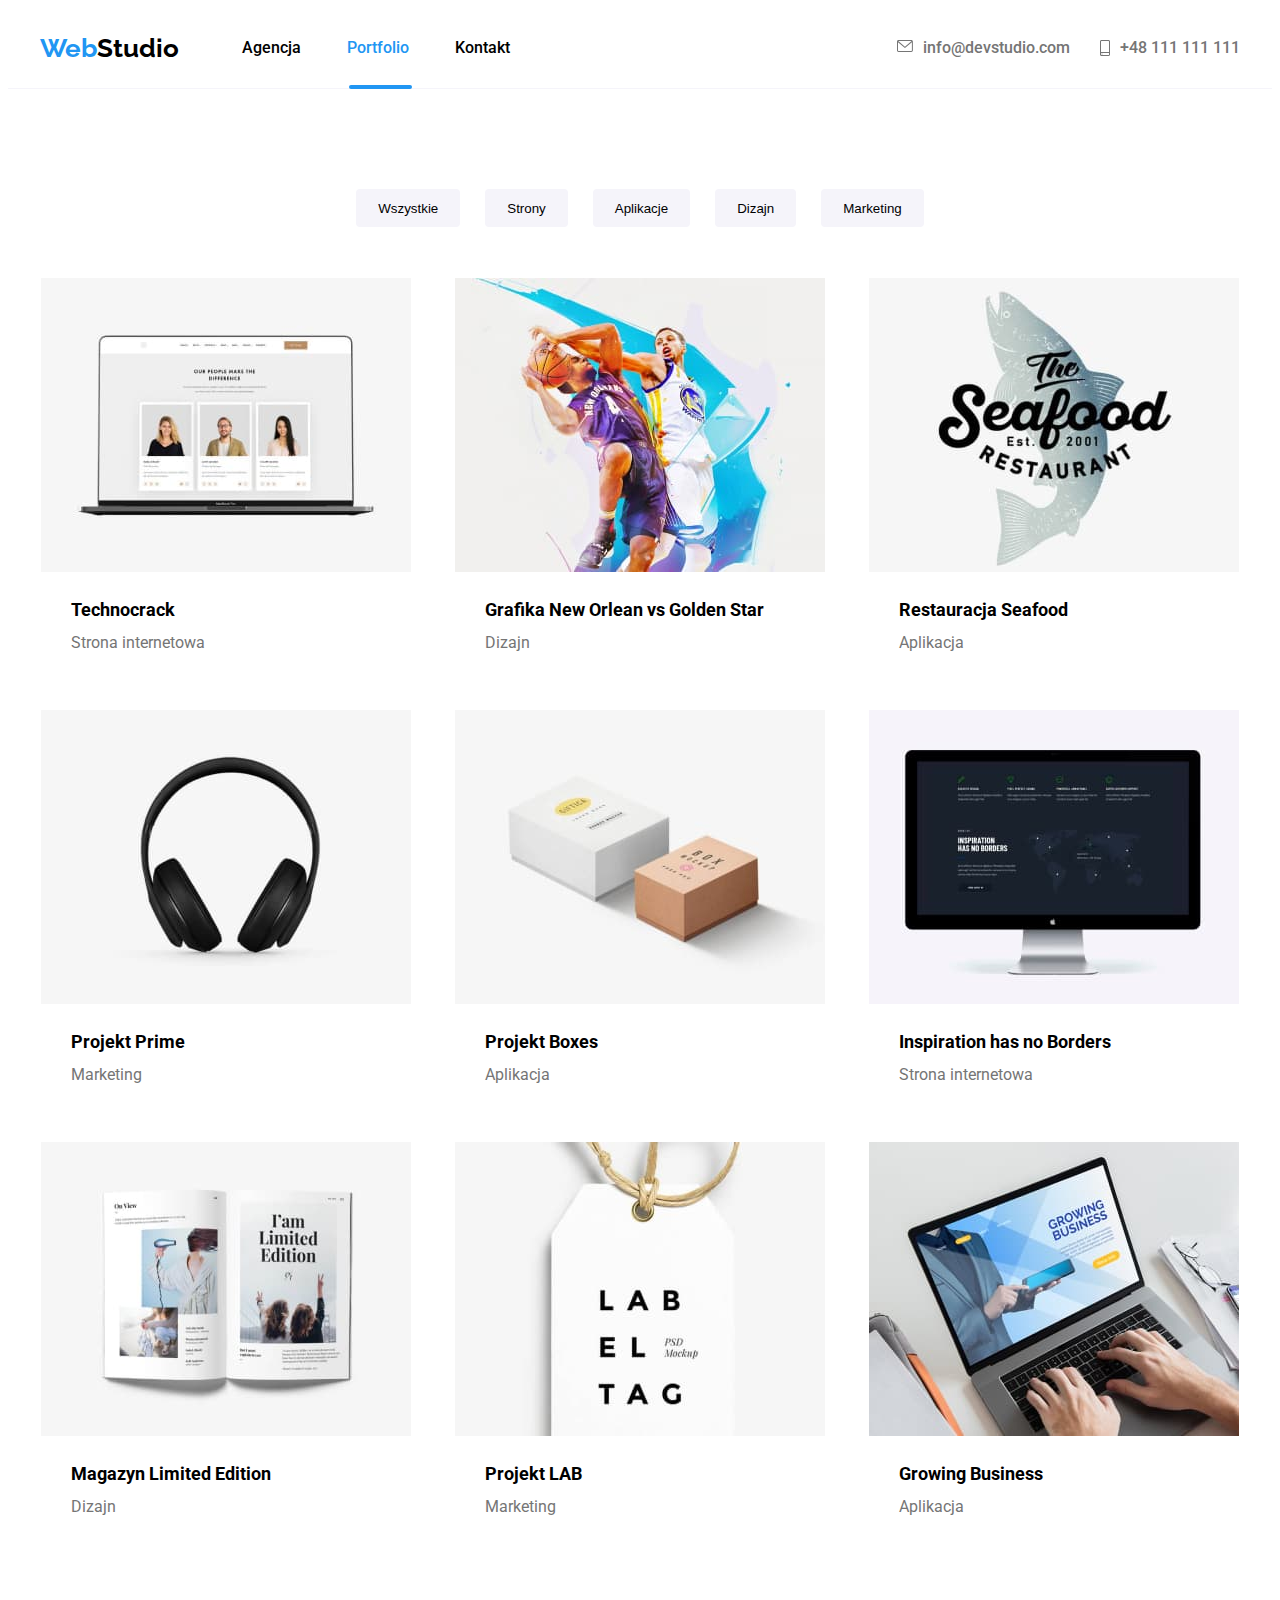
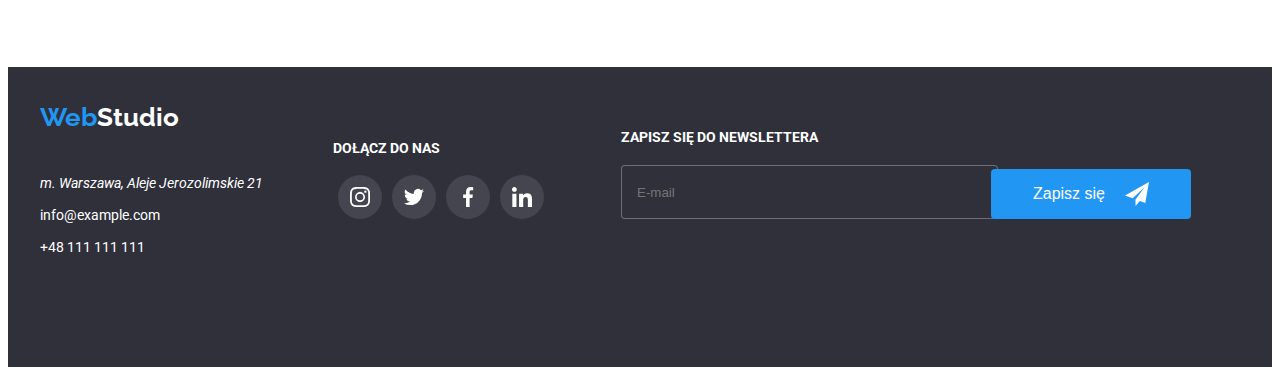
==== commit 22442372: "special" ====
--- a/portfolio.html
+++ b/portfolio.html
@@ -28,9 +28,8 @@
                 </svg></button>
             <nav><!--Nawigacja do podstron-->
                 <ul class="header__box">
-                    <li class="header__item header__special"><a class="header__link"
-                            href="https://bgal23.github.io/goit-markup-hw-08/">Agencja</a></li>
-                    <li class="header__item"><a class="header__link" href="./portfolio.html">Portfolio</a></li>
+                    <li class="header__item"><a class="header__link"href="https://bgal23.github.io/goit-markup-hw-08/">Agencja</a></li>
+                    <li class="header__item header__special"><a class="header__link" href="./portfolio.html">Portfolio</a></li>
                     <li class="header__item"><a class="header__link" href="./kontakt.html">Kontakt</a></li>
                 </ul>
             </nav>
